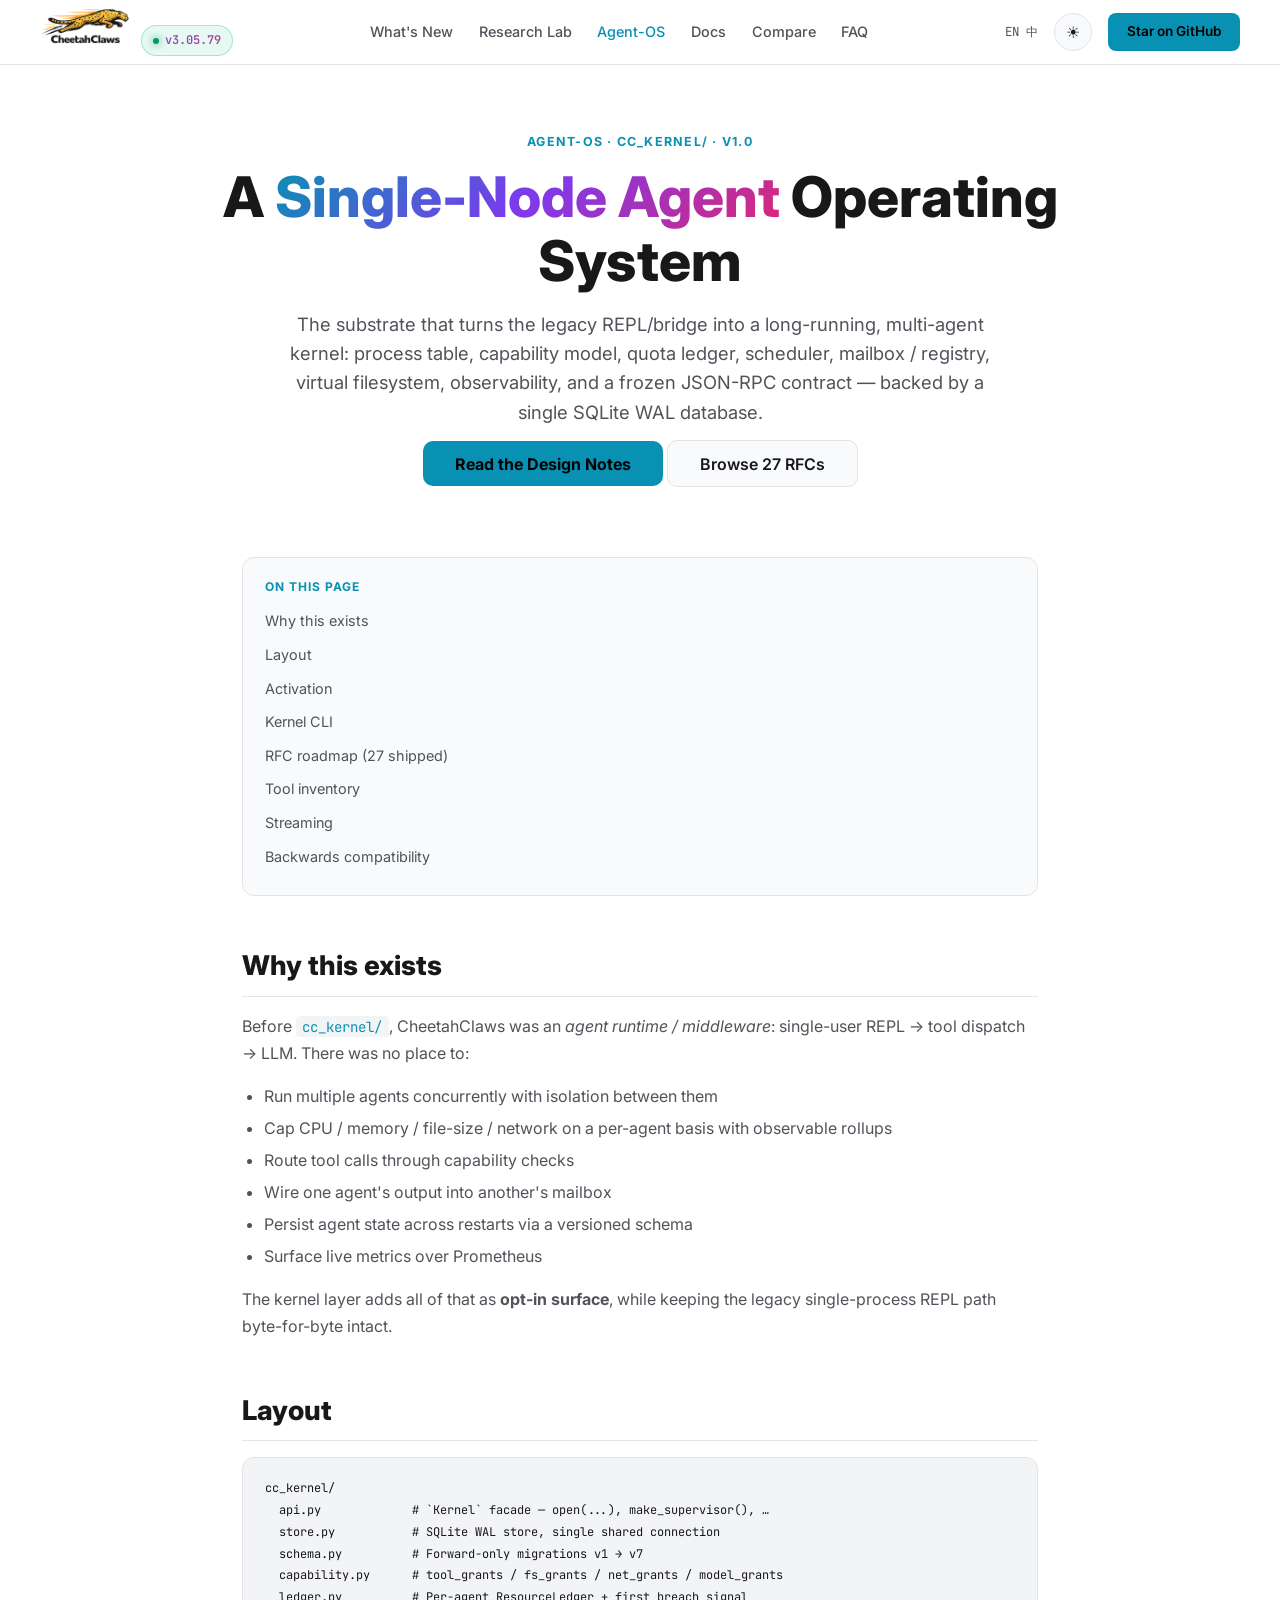
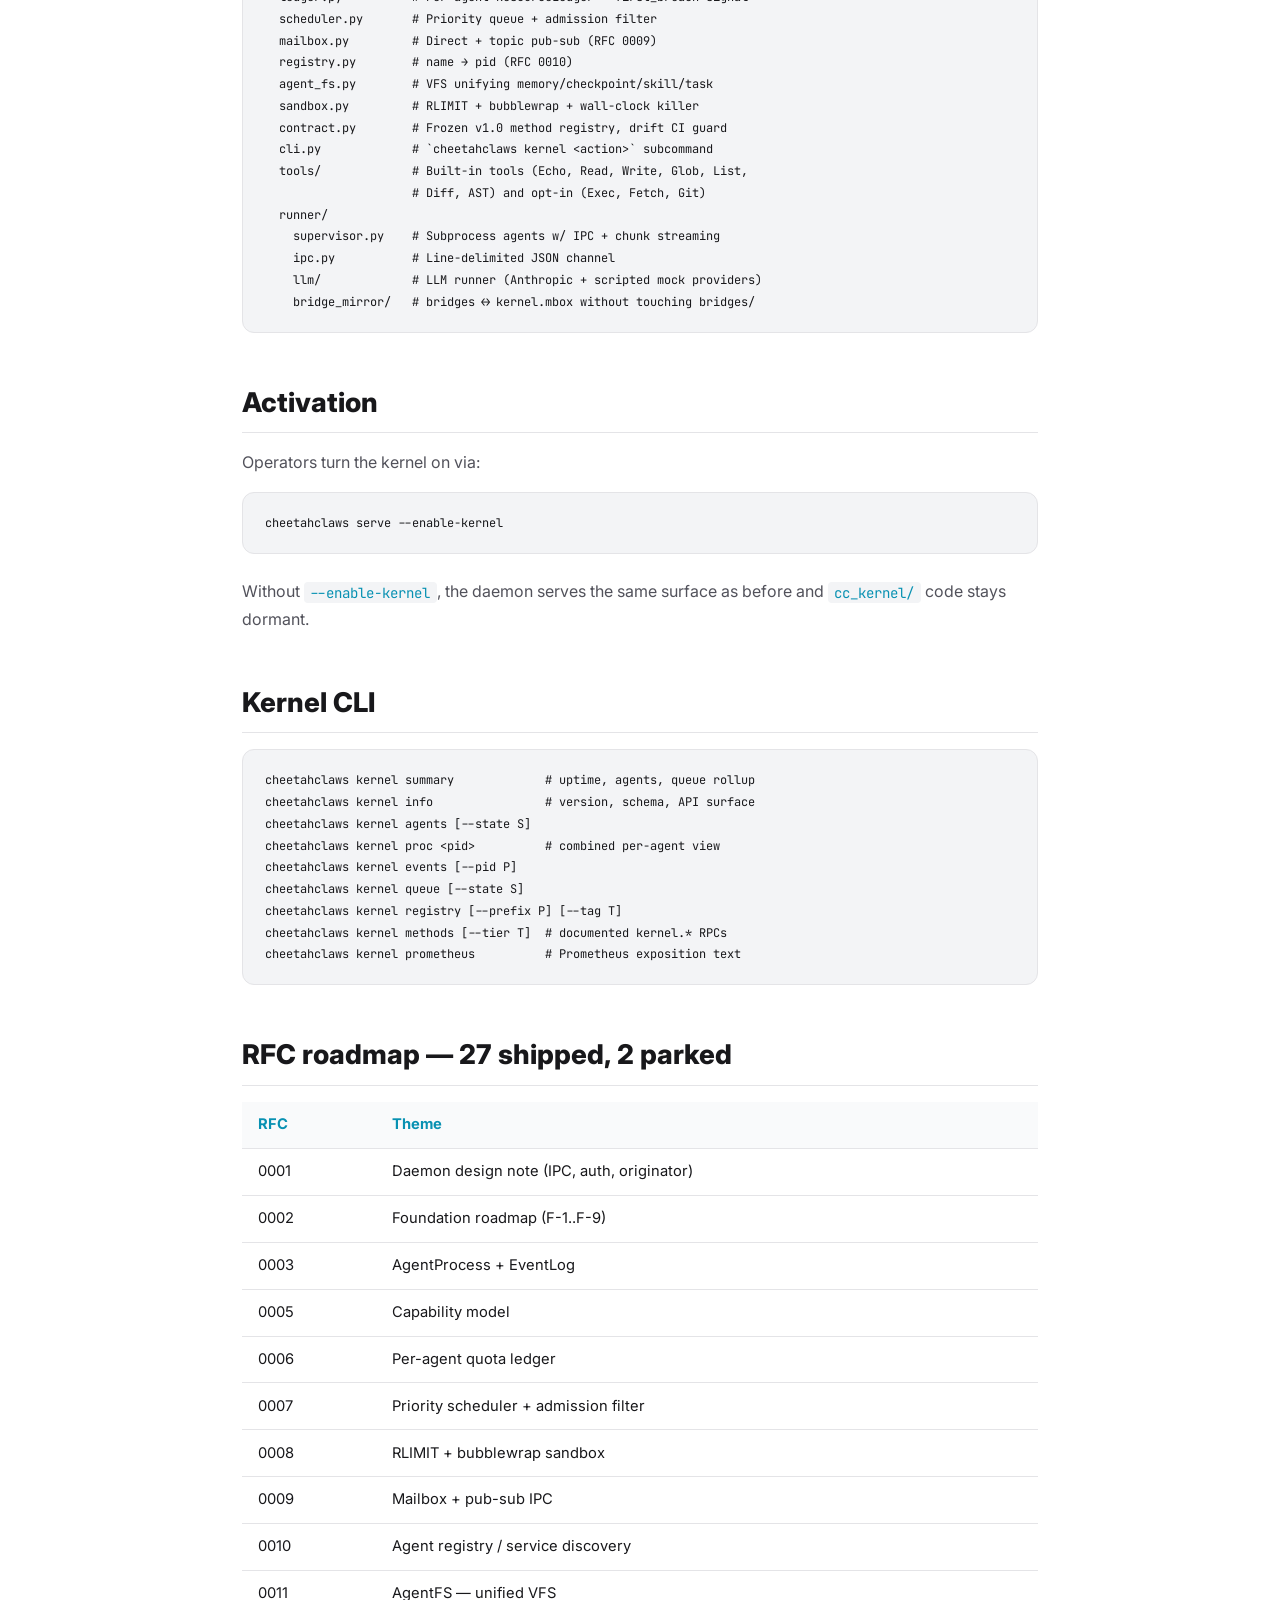
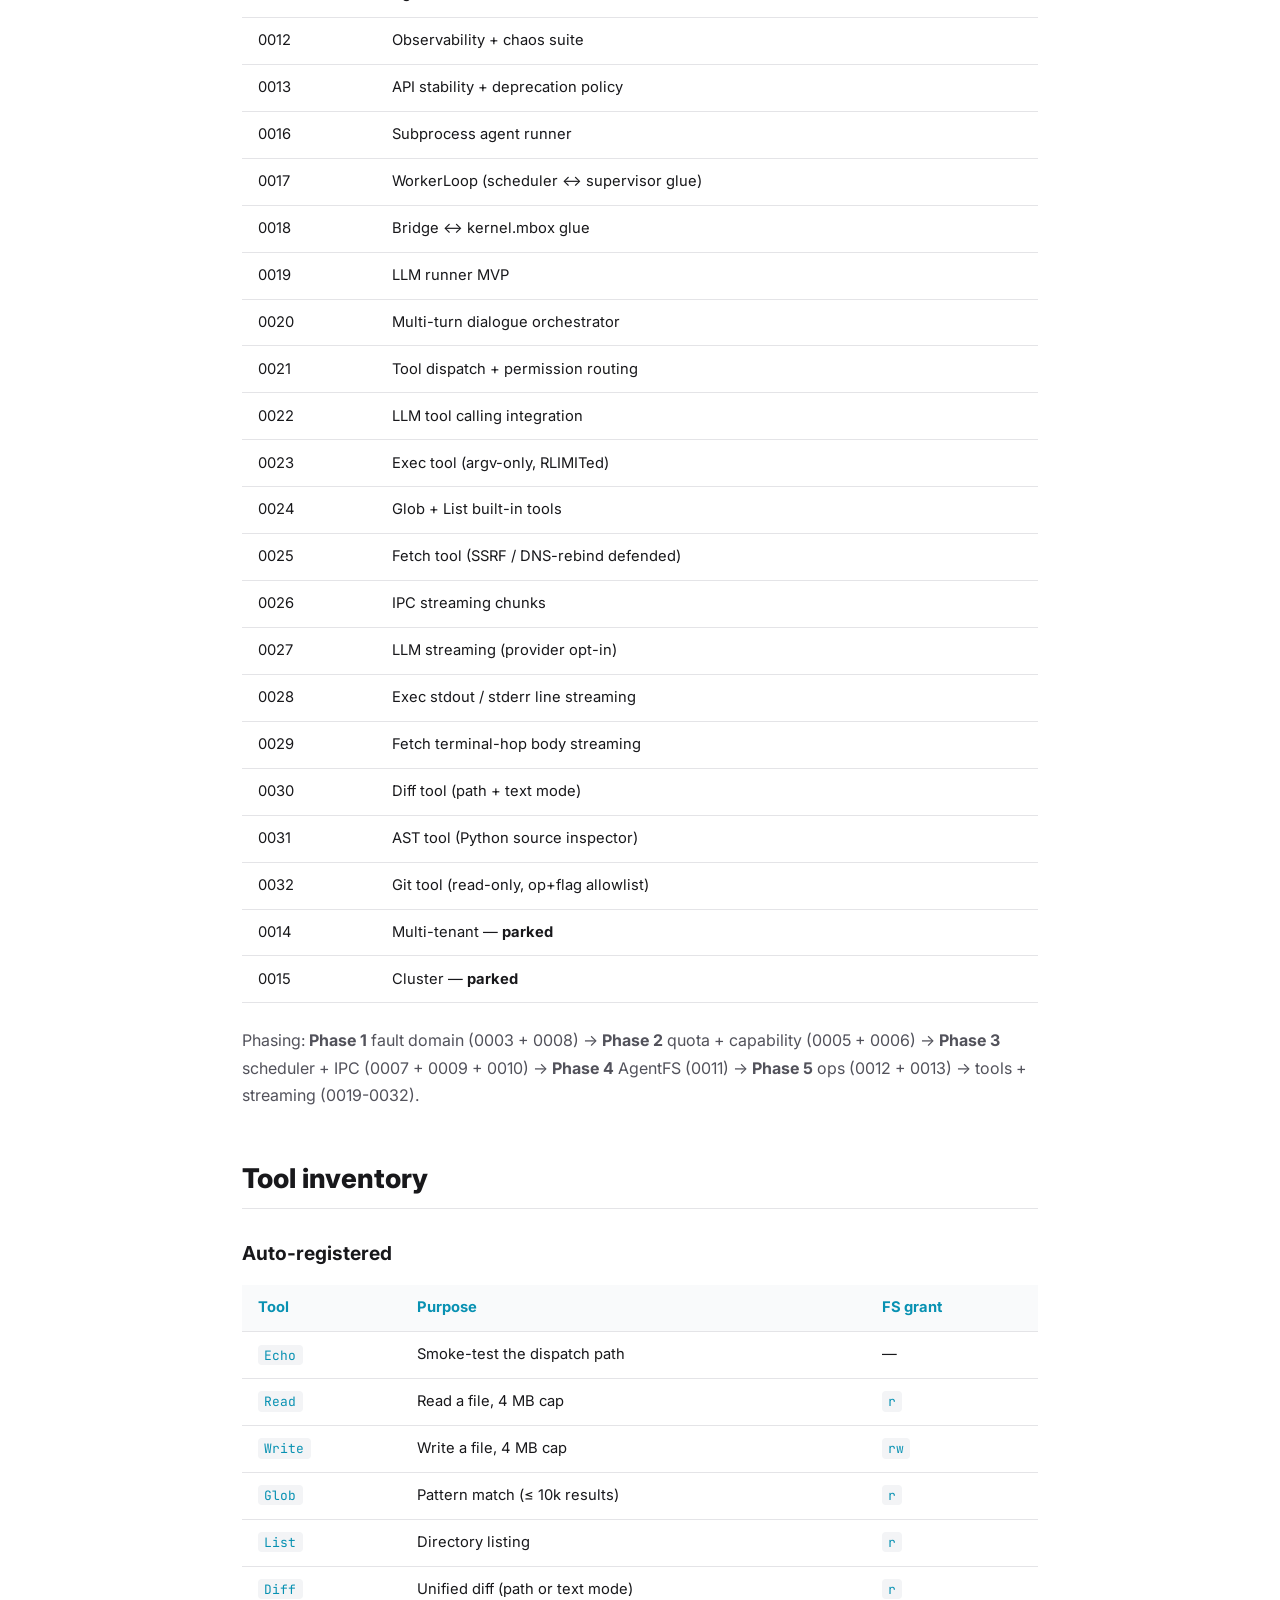
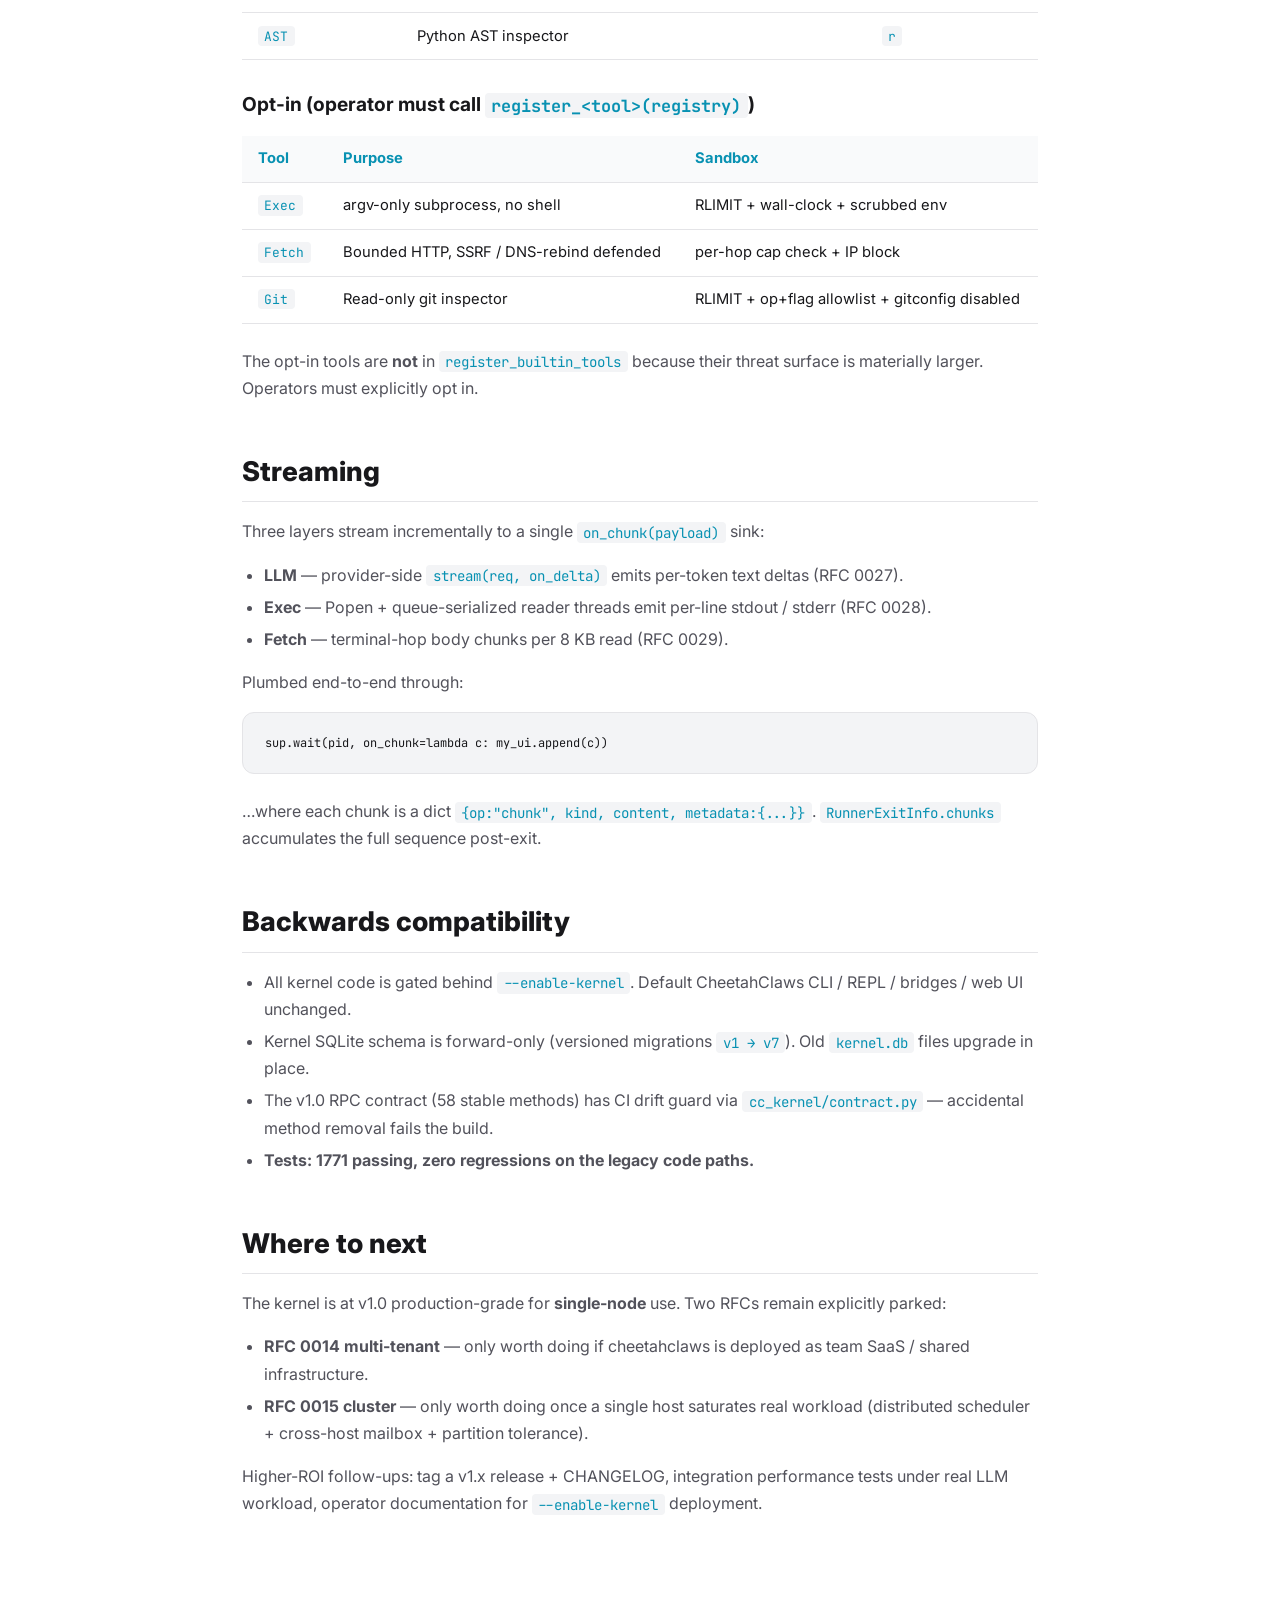
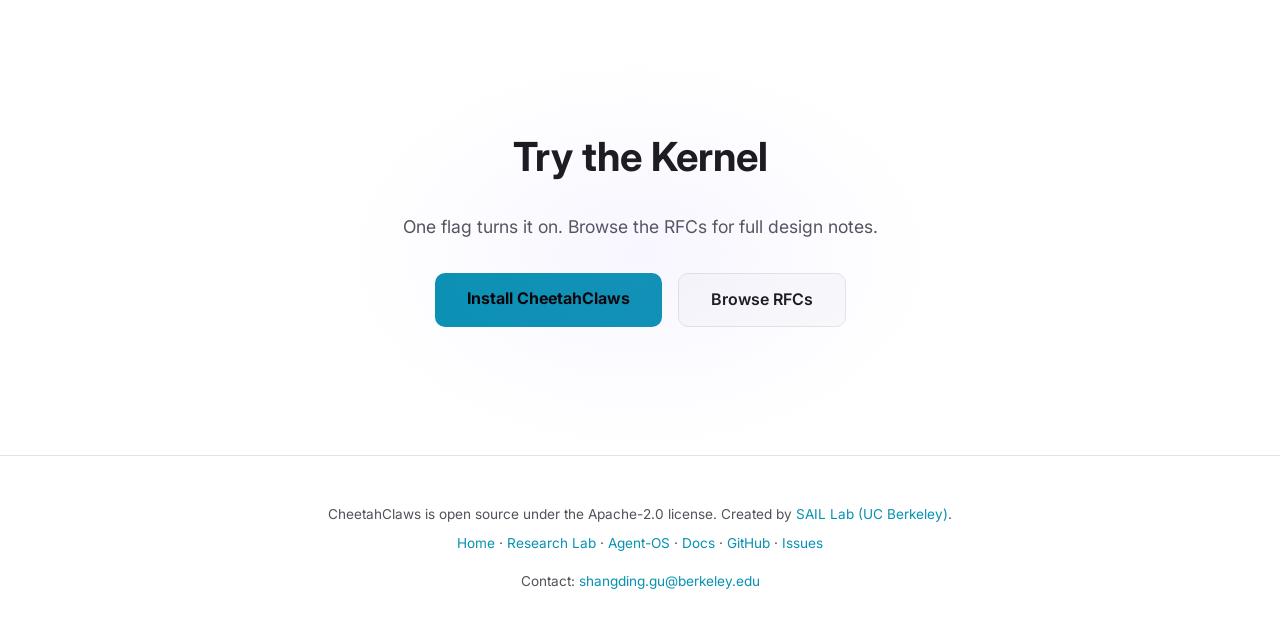
==== agent-os.html @ f1233d63 "Refresh site for v3.05.79: subpages, asciinema, SEO, polish - New sub-pages: research-lab.html, agen" ====
<!DOCTYPE html>
<html lang="en">
<head>
    <meta charset="UTF-8">
    <meta name="viewport" content="width=device-width, initial-scale=1.0">
    <title>Agent-OS Kernel (cc_kernel/) — Single-Node Agent Operating System · CheetahClaws</title>
    <meta name="description" content="Agent-OS kernel under cc_kernel/: process table, capability model, per-agent quota ledger, scheduler, mailbox / registry, AgentFS, observability, frozen v1.0 JSON-RPC contract — backed by SQLite WAL. 27 RFCs shipped, 1771 tests, zero regressions.">
    <meta name="theme-color" content="#0a0a0a" media="(prefers-color-scheme: dark)">
    <meta name="theme-color" content="#ffffff" media="(prefers-color-scheme: light)">
    <link rel="canonical" href="https://cheetahclaws.github.io/agent-os.html">

    <meta property="og:type" content="article">
    <meta property="og:title" content="CheetahClaws Agent-OS Kernel — cc_kernel/">
    <meta property="og:description" content="Single-node agent operating system: capability model, quota ledger, scheduler, mailbox, AgentFS, observability. 27 RFCs shipped, 1771 tests passing. Strictly additive — legacy REPL path unchanged.">
    <meta property="og:url" content="https://cheetahclaws.github.io/agent-os.html">
    <meta property="og:image" content="https://cheetahclaws.github.io/logo.png">
    <meta name="twitter:card" content="summary_large_image">

    <link rel="icon" type="image/png" href="favicon.png">
    <link rel="apple-touch-icon" href="apple-touch-icon.png">
    <link rel="preconnect" href="https://fonts.googleapis.com">
    <link rel="preconnect" href="https://fonts.gstatic.com" crossorigin>
    <link href="https://fonts.googleapis.com/css2?family=Inter:wght@400;500;600;700;800&family=JetBrains+Mono:wght@400;500&display=swap" rel="stylesheet">
    <link rel="stylesheet" href="assets/site.css">
</head>
<body>
<a href="#main" class="skip-link">Skip to content</a>

<nav>
    <div class="inner">
        <a href="index.html" class="logo" aria-label="CheetahClaws home">
            <img src="logo.png" alt="CheetahClaws" style="height:36px;">
            <span class="version-chip"><span class="dot"></span>v3.05.79</span>
        </a>
        <div class="links" id="nav-links">
            <a href="index.html#whats-new">What's New</a>
            <a href="research-lab.html">Research Lab</a>
            <a href="agent-os.html" class="active">Agent-OS</a>
            <a href="docs.html">Docs</a>
            <a href="index.html#compare">Compare</a>
            <a href="index.html#faq">FAQ</a>
        </div>
        <div class="nav-right">
            <span class="lang-switcher" aria-label="Language">
                <a href="https://github.com/SafeRL-Lab/cheetahclaws" target="_blank" rel="noopener" title="English">EN</a>
                <a href="https://github.com/SafeRL-Lab/cheetahclaws/blob/main/docs/i18n/README.CN.MD" target="_blank" rel="noopener" title="中文">中</a>
            </span>
            <button class="theme-toggle" id="theme-toggle" aria-label="Toggle light/dark theme" title="Toggle theme">
                <span class="icon-moon">&#9789;</span>
                <span class="icon-sun">&#9728;</span>
            </button>
            <a class="cta-btn" href="https://github.com/SafeRL-Lab/cheetahclaws">Star on GitHub</a>
            <button class="menu-toggle" id="menu-toggle" aria-label="Toggle navigation menu" aria-controls="nav-links" aria-expanded="false">&#9776;</button>
        </div>
    </div>
</nav>

<main id="main">

<div class="doc-hero">
    <span class="eyebrow">Agent-OS · cc_kernel/ · v1.0</span>
    <h1>A <span class="gradient">Single-Node Agent</span> Operating System</h1>
    <p class="lede">
        The substrate that turns the legacy REPL/bridge into a long-running, multi-agent kernel: process table, capability model, quota ledger, scheduler, mailbox / registry, virtual filesystem, observability, and a frozen JSON-RPC contract — backed by a single SQLite WAL database.
    </p>
    <div class="actions">
        <a class="btn-primary" href="https://github.com/SafeRL-Lab/cheetahclaws/blob/main/docs/agent-os.md" target="_blank" rel="noopener">Read the Design Notes</a>
        <a class="btn-secondary" href="https://github.com/SafeRL-Lab/cheetahclaws/tree/main/docs/RFC" target="_blank" rel="noopener">Browse 27 RFCs</a>
    </div>
</div>

<div class="doc-content">

<div class="toc-card">
    <h4>On this page</h4>
    <ul>
        <li><a href="#why">Why this exists</a></li>
        <li><a href="#layout">Layout</a></li>
        <li><a href="#activation">Activation</a></li>
        <li><a href="#cli">Kernel CLI</a></li>
        <li><a href="#rfcs">RFC roadmap (27 shipped)</a></li>
        <li><a href="#tools">Tool inventory</a></li>
        <li><a href="#streaming">Streaming</a></li>
        <li><a href="#bc">Backwards compatibility</a></li>
    </ul>
</div>

<h2 id="why">Why this exists</h2>
<p>
    Before <code>cc_kernel/</code>, CheetahClaws was an <em>agent runtime / middleware</em>: single-user REPL → tool dispatch → LLM. There was no place to:
</p>
<ul>
    <li>Run multiple agents concurrently with isolation between them</li>
    <li>Cap CPU / memory / file-size / network on a per-agent basis with observable rollups</li>
    <li>Route tool calls through capability checks</li>
    <li>Wire one agent's output into another's mailbox</li>
    <li>Persist agent state across restarts via a versioned schema</li>
    <li>Surface live metrics over Prometheus</li>
</ul>
<p>The kernel layer adds all of that as <strong>opt-in surface</strong>, while keeping the legacy single-process REPL path byte-for-byte intact.</p>

<h2 id="layout">Layout</h2>
<pre><code>cc_kernel/
  api.py             # `Kernel` facade — open(...), make_supervisor(), …
  store.py           # SQLite WAL store, single shared connection
  schema.py          # Forward-only migrations v1 → v7
  capability.py      # tool_grants / fs_grants / net_grants / model_grants
  ledger.py          # Per-agent ResourceLedger + first_breach signal
  scheduler.py       # Priority queue + admission filter
  mailbox.py         # Direct + topic pub-sub (RFC 0009)
  registry.py        # name → pid (RFC 0010)
  agent_fs.py        # VFS unifying memory/checkpoint/skill/task
  sandbox.py         # RLIMIT + bubblewrap + wall-clock killer
  contract.py        # Frozen v1.0 method registry, drift CI guard
  cli.py             # `cheetahclaws kernel &lt;action&gt;` subcommand
  tools/             # Built-in tools (Echo, Read, Write, Glob, List,
                     # Diff, AST) and opt-in (Exec, Fetch, Git)
  runner/
    supervisor.py    # Subprocess agents w/ IPC + chunk streaming
    ipc.py           # Line-delimited JSON channel
    llm/             # LLM runner (Anthropic + scripted mock providers)
    bridge_mirror/   # bridges ↔ kernel.mbox without touching bridges/</code></pre>

<h2 id="activation">Activation</h2>
<p>Operators turn the kernel on via:</p>
<pre><code>cheetahclaws serve --enable-kernel</code></pre>
<p>Without <code>--enable-kernel</code>, the daemon serves the same surface as before and <code>cc_kernel/</code> code stays dormant.</p>

<h2 id="cli">Kernel CLI</h2>
<pre><code>cheetahclaws kernel summary             # uptime, agents, queue rollup
cheetahclaws kernel info                # version, schema, API surface
cheetahclaws kernel agents [--state S]
cheetahclaws kernel proc &lt;pid&gt;          # combined per-agent view
cheetahclaws kernel events [--pid P]
cheetahclaws kernel queue [--state S]
cheetahclaws kernel registry [--prefix P] [--tag T]
cheetahclaws kernel methods [--tier T]  # documented kernel.* RPCs
cheetahclaws kernel prometheus          # Prometheus exposition text</code></pre>

<h2 id="rfcs">RFC roadmap — 27 shipped, 2 parked</h2>

<table>
    <thead><tr><th>RFC</th><th>Theme</th></tr></thead>
    <tbody>
        <tr><td>0001</td><td>Daemon design note (IPC, auth, originator)</td></tr>
        <tr><td>0002</td><td>Foundation roadmap (F-1..F-9)</td></tr>
        <tr><td>0003</td><td>AgentProcess + EventLog</td></tr>
        <tr><td>0005</td><td>Capability model</td></tr>
        <tr><td>0006</td><td>Per-agent quota ledger</td></tr>
        <tr><td>0007</td><td>Priority scheduler + admission filter</td></tr>
        <tr><td>0008</td><td>RLIMIT + bubblewrap sandbox</td></tr>
        <tr><td>0009</td><td>Mailbox + pub-sub IPC</td></tr>
        <tr><td>0010</td><td>Agent registry / service discovery</td></tr>
        <tr><td>0011</td><td>AgentFS — unified VFS</td></tr>
        <tr><td>0012</td><td>Observability + chaos suite</td></tr>
        <tr><td>0013</td><td>API stability + deprecation policy</td></tr>
        <tr><td>0016</td><td>Subprocess agent runner</td></tr>
        <tr><td>0017</td><td>WorkerLoop (scheduler ↔ supervisor glue)</td></tr>
        <tr><td>0018</td><td>Bridge ↔ kernel.mbox glue</td></tr>
        <tr><td>0019</td><td>LLM runner MVP</td></tr>
        <tr><td>0020</td><td>Multi-turn dialogue orchestrator</td></tr>
        <tr><td>0021</td><td>Tool dispatch + permission routing</td></tr>
        <tr><td>0022</td><td>LLM tool calling integration</td></tr>
        <tr><td>0023</td><td>Exec tool (argv-only, RLIMITed)</td></tr>
        <tr><td>0024</td><td>Glob + List built-in tools</td></tr>
        <tr><td>0025</td><td>Fetch tool (SSRF / DNS-rebind defended)</td></tr>
        <tr><td>0026</td><td>IPC streaming chunks</td></tr>
        <tr><td>0027</td><td>LLM streaming (provider opt-in)</td></tr>
        <tr><td>0028</td><td>Exec stdout / stderr line streaming</td></tr>
        <tr><td>0029</td><td>Fetch terminal-hop body streaming</td></tr>
        <tr><td>0030</td><td>Diff tool (path + text mode)</td></tr>
        <tr><td>0031</td><td>AST tool (Python source inspector)</td></tr>
        <tr><td>0032</td><td>Git tool (read-only, op+flag allowlist)</td></tr>
        <tr><td>0014</td><td>Multi-tenant — <strong>parked</strong></td></tr>
        <tr><td>0015</td><td>Cluster — <strong>parked</strong></td></tr>
    </tbody>
</table>

<p>Phasing: <strong>Phase 1</strong> fault domain (0003 + 0008) → <strong>Phase 2</strong> quota + capability (0005 + 0006) → <strong>Phase 3</strong> scheduler + IPC (0007 + 0009 + 0010) → <strong>Phase 4</strong> AgentFS (0011) → <strong>Phase 5</strong> ops (0012 + 0013) → tools + streaming (0019-0032).</p>

<h2 id="tools">Tool inventory</h2>

<h3>Auto-registered</h3>
<table>
    <thead><tr><th>Tool</th><th>Purpose</th><th>FS grant</th></tr></thead>
    <tbody>
        <tr><td><code>Echo</code></td><td>Smoke-test the dispatch path</td><td>—</td></tr>
        <tr><td><code>Read</code></td><td>Read a file, 4 MB cap</td><td><code>r</code></td></tr>
        <tr><td><code>Write</code></td><td>Write a file, 4 MB cap</td><td><code>rw</code></td></tr>
        <tr><td><code>Glob</code></td><td>Pattern match (≤ 10k results)</td><td><code>r</code></td></tr>
        <tr><td><code>List</code></td><td>Directory listing</td><td><code>r</code></td></tr>
        <tr><td><code>Diff</code></td><td>Unified diff (path or text mode)</td><td><code>r</code></td></tr>
        <tr><td><code>AST</code></td><td>Python AST inspector</td><td><code>r</code></td></tr>
    </tbody>
</table>

<h3>Opt-in (operator must call <code>register_&lt;tool&gt;(registry)</code>)</h3>
<table>
    <thead><tr><th>Tool</th><th>Purpose</th><th>Sandbox</th></tr></thead>
    <tbody>
        <tr><td><code>Exec</code></td><td>argv-only subprocess, no shell</td><td>RLIMIT + wall-clock + scrubbed env</td></tr>
        <tr><td><code>Fetch</code></td><td>Bounded HTTP, SSRF / DNS-rebind defended</td><td>per-hop cap check + IP block</td></tr>
        <tr><td><code>Git</code></td><td>Read-only git inspector</td><td>RLIMIT + op+flag allowlist + gitconfig disabled</td></tr>
    </tbody>
</table>
<p>The opt-in tools are <strong>not</strong> in <code>register_builtin_tools</code> because their threat surface is materially larger. Operators must explicitly opt in.</p>

<h2 id="streaming">Streaming</h2>
<p>Three layers stream incrementally to a single <code>on_chunk(payload)</code> sink:</p>
<ul>
    <li><strong>LLM</strong> — provider-side <code>stream(req, on_delta)</code> emits per-token text deltas (RFC 0027).</li>
    <li><strong>Exec</strong> — Popen + queue-serialized reader threads emit per-line stdout / stderr (RFC 0028).</li>
    <li><strong>Fetch</strong> — terminal-hop body chunks per 8 KB read (RFC 0029).</li>
</ul>
<p>Plumbed end-to-end through:</p>
<pre><code>sup.wait(pid, on_chunk=lambda c: my_ui.append(c))</code></pre>
<p>…where each chunk is a dict <code>{op:"chunk", kind, content, metadata:{...}}</code>. <code>RunnerExitInfo.chunks</code> accumulates the full sequence post-exit.</p>

<h2 id="bc">Backwards compatibility</h2>
<ul>
    <li>All kernel code is gated behind <code>--enable-kernel</code>. Default CheetahClaws CLI / REPL / bridges / web UI unchanged.</li>
    <li>Kernel SQLite schema is forward-only (versioned migrations <code>v1 → v7</code>). Old <code>kernel.db</code> files upgrade in place.</li>
    <li>The v1.0 RPC contract (58 stable methods) has CI drift guard via <code>cc_kernel/contract.py</code> — accidental method removal fails the build.</li>
    <li><strong>Tests: 1771 passing, zero regressions on the legacy code paths.</strong></li>
</ul>

<h2 id="next">Where to next</h2>
<p>The kernel is at v1.0 production-grade for <strong>single-node</strong> use. Two RFCs remain explicitly parked:</p>
<ul>
    <li><strong>RFC 0014 multi-tenant</strong> — only worth doing if cheetahclaws is deployed as team SaaS / shared infrastructure.</li>
    <li><strong>RFC 0015 cluster</strong> — only worth doing once a single host saturates real workload (distributed scheduler + cross-host mailbox + partition tolerance).</li>
</ul>
<p>Higher-ROI follow-ups: tag a v1.x release + CHANGELOG, integration performance tests under real LLM workload, operator documentation for <code>--enable-kernel</code> deployment.</p>

</div><!-- /doc-content -->

<div class="cta-section">
    <h2>Try the Kernel</h2>
    <p>One flag turns it on. Browse the RFCs for full design notes.</p>
    <div class="actions" style="display:flex;gap:1rem;justify-content:center;flex-wrap:wrap;">
        <a class="btn-primary" href="index.html#whats-new">Install CheetahClaws</a>
        <a class="btn-secondary" href="https://github.com/SafeRL-Lab/cheetahclaws/tree/main/docs/RFC" target="_blank" rel="noopener">Browse RFCs</a>
    </div>
</div>

</main>

<footer>
    <p>
        CheetahClaws is open source under the Apache-2.0 license.
        Created by <a href="https://github.com/SafeRL-Lab">SAIL Lab (UC Berkeley)</a>.
    </p>
    <p style="margin-top:0.5rem;">
        <a href="index.html">Home</a> &middot;
        <a href="research-lab.html">Research Lab</a> &middot;
        <a href="agent-os.html">Agent-OS</a> &middot;
        <a href="docs.html">Docs</a> &middot;
        <a href="https://github.com/SafeRL-Lab/cheetahclaws">GitHub</a> &middot;
        <a href="https://github.com/SafeRL-Lab/cheetahclaws/issues">Issues</a>
    </p>
    <p style="margin-top:1rem;">
        Contact: <a href="mailto:shangding.gu@berkeley.edu">shangding.gu@berkeley.edu</a>
    </p>
</footer>

<script src="assets/site.js"></script>
</body>
</html>
---- assets/site.css ----
:root {
    --bg: #0a0a0a;
    --bg-card: #111111;
    --bg-code: #1a1a2e;
    --bg-nav: rgba(10,10,10,0.85);
    --text: #e4e4e7;
    --text-dim: #a1a1aa;
    --accent: #22d3ee;
    --accent2: #a78bfa;
    --accent3: #34d399;
    --border: #27272a;
    --shadow-strong: 0 20px 60px rgba(0,0,0,0.5);
    --shadow-soft: 0 8px 30px rgba(34,211,238,0.3);
    --check: #34d399;
    --cross: #f87171;
    --gradient: linear-gradient(135deg, #22d3ee 0%, #a78bfa 50%, #f472b6 100%);
}

[data-theme="light"] {
    --bg: #ffffff;
    --bg-card: #f9fafb;
    --bg-code: #f3f4f6;
    --bg-nav: rgba(255,255,255,0.85);
    --text: #18181b;
    --text-dim: #52525b;
    --accent: #0891b2;
    --accent2: #7c3aed;
    --accent3: #059669;
    --border: #e4e4e7;
    --shadow-strong: 0 20px 60px rgba(0,0,0,0.08);
    --shadow-soft: 0 8px 30px rgba(8,145,178,0.18);
    --check: #059669;
    --cross: #dc2626;
    --gradient: linear-gradient(135deg, #0891b2 0%, #7c3aed 50%, #db2777 100%);
}

* { margin: 0; padding: 0; box-sizing: border-box; }

body {
    font-family: 'Inter', -apple-system, sans-serif;
    background: var(--bg);
    color: var(--text);
    line-height: 1.6;
    overflow-x: hidden;
    transition: background 0.25s ease, color 0.25s ease;
}

/* ── Nav ─────────────────────────────────── */
nav {
    position: fixed;
    top: 0;
    width: 100%;
    z-index: 100;
    background: var(--bg-nav);
    backdrop-filter: blur(12px);
    border-bottom: 1px solid var(--border);
    padding: 0 2rem;
    transition: background 0.25s ease, border-color 0.25s ease;
}
nav .nav-right {
    display: flex;
    align-items: center;
    gap: 1rem;
}
.theme-toggle {
    background: var(--bg-card);
    border: 1px solid var(--border);
    color: var(--text);
    width: 38px;
    height: 38px;
    border-radius: 50%;
    cursor: pointer;
    display: inline-flex;
    align-items: center;
    justify-content: center;
    font-size: 1rem;
    transition: border-color 0.2s, transform 0.2s, background 0.25s, color 0.25s;
}
.theme-toggle:hover {
    border-color: var(--accent);
    transform: rotate(15deg);
}
.theme-toggle .icon-sun { display: none; }
[data-theme="light"] .theme-toggle .icon-sun { display: inline; }
[data-theme="light"] .theme-toggle .icon-moon { display: none; }
nav .inner {
    max-width: 1200px;
    margin: 0 auto;
    display: flex;
    align-items: center;
    justify-content: space-between;
    height: 64px;
}
nav .logo {
    font-weight: 800;
    font-size: 1.2rem;
    background: var(--gradient);
    -webkit-background-clip: text;
    -webkit-text-fill-color: transparent;
}
nav .links { display: flex; gap: 1.6rem; }
nav .links a {
    color: var(--text-dim);
    text-decoration: none;
    font-size: 0.9rem;
    font-weight: 500;
    transition: color 0.2s;
}
nav .links a:hover { color: var(--accent); }
nav .cta-btn {
    background: var(--accent);
    color: #000;
    padding: 0.5rem 1.2rem;
    border-radius: 8px;
    font-weight: 600;
    font-size: 0.85rem;
    text-decoration: none;
    transition: opacity 0.2s;
}
nav .cta-btn:hover { opacity: 0.85; }

/* ── Hero ────────────────────────────────── */
.hero {
    padding: 10rem 2rem 6rem;
    text-align: center;
    position: relative;
}
.hero::before {
    content: '';
    position: absolute;
    top: 0;
    left: 50%;
    transform: translateX(-50%);
    width: 800px;
    height: 600px;
    background: radial-gradient(ellipse, rgba(34,211,238,0.08) 0%, transparent 70%);
    pointer-events: none;
}
.hero .badge {
    display: inline-block;
    background: rgba(34,211,238,0.1);
    border: 1px solid rgba(34,211,238,0.3);
    color: var(--accent);
    padding: 0.4rem 1rem;
    border-radius: 999px;
    font-size: 0.8rem;
    font-weight: 600;
    margin-bottom: 1.5rem;
}
.hero h1 {
    font-size: clamp(2.5rem, 6vw, 4.5rem);
    font-weight: 800;
    line-height: 1.1;
    margin-bottom: 1.5rem;
    max-width: 800px;
    margin-left: auto;
    margin-right: auto;
}
.hero h1 .gradient {
    background: var(--gradient);
    -webkit-background-clip: text;
    -webkit-text-fill-color: transparent;
}
.hero p {
    font-size: 1.2rem;
    color: var(--text-dim);
    max-width: 600px;
    margin: 0 auto 2.5rem;
}
.hero .actions {
    display: flex;
    gap: 1rem;
    justify-content: center;
    flex-wrap: wrap;
}
.btn-primary {
    background: var(--accent);
    color: #000;
    padding: 0.8rem 2rem;
    border-radius: 10px;
    font-weight: 700;
    font-size: 1rem;
    text-decoration: none;
    transition: transform 0.2s, box-shadow 0.2s;
}
.btn-primary:hover {
    transform: translateY(-2px);
    box-shadow: var(--shadow-soft);
}
.btn-secondary {
    background: var(--bg-card);
    color: var(--text);
    padding: 0.8rem 2rem;
    border-radius: 10px;
    font-weight: 600;
    font-size: 1rem;
    text-decoration: none;
    border: 1px solid var(--border);
    transition: border-color 0.2s;
}
.btn-secondary:hover { border-color: var(--accent); }

/* ── Install bar ─────────────────────────── */
.install-bar {
    max-width: 600px;
    margin: 2.5rem auto 0;
    background: var(--bg-code);
    border: 1px solid var(--border);
    border-radius: 12px;
    padding: 1rem 1.5rem;
    display: flex;
    align-items: center;
    justify-content: space-between;
    gap: 1rem;
}
.install-bar code {
    font-family: 'JetBrains Mono', monospace;
    font-size: 0.85rem;
    color: var(--accent3);
}
.install-bar button {
    background: none;
    border: 1px solid var(--border);
    color: var(--text-dim);
    padding: 0.4rem 0.8rem;
    border-radius: 6px;
    cursor: pointer;
    font-size: 0.8rem;
    transition: all 0.2s;
}
.install-bar button:hover {
    border-color: var(--accent);
    color: var(--accent);
}

/* ── Demo ────────────────────────────────── */
.demo {
    max-width: 900px;
    margin: 4rem auto;
    padding: 0 2rem;
}
.demo img, .demo video {
    width: 100%;
    border-radius: 16px;
    border: 1px solid var(--border);
    box-shadow: var(--shadow-strong);
}

/* ── Section ─────────────────────────────── */
section {
    max-width: 1200px;
    margin: 0 auto;
    padding: 6rem 2rem;
}
section h2 {
    font-size: 2.2rem;
    font-weight: 800;
    text-align: center;
    margin-bottom: 1rem;
}
section .subtitle {
    text-align: center;
    color: var(--text-dim);
    font-size: 1.1rem;
    max-width: 600px;
    margin: 0 auto 3rem;
}

/* ── Feature grid ────────────────────────── */
.features-grid {
    display: grid;
    grid-template-columns: repeat(auto-fit, minmax(320px, 1fr));
    gap: 1.5rem;
}
.feature-card {
    background: var(--bg-card);
    border: 1px solid var(--border);
    border-radius: 16px;
    padding: 2rem;
    transition: border-color 0.3s, transform 0.3s;
}
.feature-card:hover {
    border-color: var(--accent);
    transform: translateY(-4px);
}
.feature-card .icon {
    font-size: 2rem;
    margin-bottom: 1rem;
}
.feature-card h3 {
    font-size: 1.15rem;
    font-weight: 700;
    margin-bottom: 0.5rem;
}
.feature-card p {
    color: var(--text-dim);
    font-size: 0.9rem;
}

/* ── Providers ───────────────────────────── */
.providers {
    display: flex;
    flex-wrap: wrap;
    gap: 1rem;
    justify-content: center;
    margin-top: 2rem;
}
.provider-chip {
    background: var(--bg-card);
    border: 1px solid var(--border);
    border-radius: 999px;
    padding: 0.5rem 1.2rem;
    font-size: 0.9rem;
    font-weight: 500;
    color: var(--text-dim);
    transition: border-color 0.2s;
}
.provider-chip:hover { border-color: var(--accent2); color: var(--text); }

/* ── Code example ────────────────────────── */
.code-section {
    display: grid;
    grid-template-columns: 1fr 1fr;
    gap: 2rem;
    align-items: start;
}
.code-block {
    background: var(--bg-code);
    border: 1px solid var(--border);
    border-radius: 12px;
    padding: 1.5rem;
    overflow-x: auto;
}
.code-block .label {
    font-size: 0.75rem;
    font-weight: 600;
    color: var(--accent);
    text-transform: uppercase;
    letter-spacing: 0.1em;
    margin-bottom: 0.8rem;
}
.code-block pre {
    font-family: 'JetBrains Mono', monospace;
    font-size: 0.8rem;
    line-height: 1.7;
    color: var(--text);
}
.code-block .comment { color: #6b7280; }
.code-block .cmd { color: var(--accent3); }
.code-block .output { color: var(--text-dim); }
.code-block .highlight { color: var(--accent); }

.code-desc {
    padding-top: 1rem;
}
.code-desc h3 {
    font-size: 1.4rem;
    font-weight: 700;
    margin-bottom: 1rem;
}
.code-desc p {
    color: var(--text-dim);
    margin-bottom: 1rem;
}
.code-desc ul {
    list-style: none;
    padding: 0;
}
.code-desc ul li {
    padding: 0.5rem 0;
    color: var(--text-dim);
    font-size: 0.9rem;
}
.code-desc ul li::before {
    content: '>';
    color: var(--accent);
    font-weight: 700;
    margin-right: 0.5rem;
}

/* ── Stats ───────────────────────────────── */
.stats {
    display: grid;
    grid-template-columns: repeat(4, 1fr);
    gap: 2rem;
    text-align: center;
    padding: 4rem 0;
    border-top: 1px solid var(--border);
    border-bottom: 1px solid var(--border);
}
.stat-num {
    font-size: 2.5rem;
    font-weight: 800;
    background: var(--gradient);
    -webkit-background-clip: text;
    -webkit-text-fill-color: transparent;
}
.stat-label {
    font-size: 0.9rem;
    color: var(--text-dim);
    margin-top: 0.3rem;
}

/* ── CTA ─────────────────────────────────── */
.cta-section {
    text-align: center;
    padding: 8rem 2rem;
    position: relative;
}
.cta-section::before {
    content: '';
    position: absolute;
    bottom: 0;
    left: 50%;
    transform: translateX(-50%);
    width: 600px;
    height: 400px;
    background: radial-gradient(ellipse, rgba(167,139,250,0.08) 0%, transparent 70%);
    pointer-events: none;
}
.cta-section h2 {
    font-size: 2.5rem;
    margin-bottom: 1.5rem;
}
.cta-section p {
    color: var(--text-dim);
    font-size: 1.1rem;
    margin-bottom: 2rem;
}

/* ── Footer ──────────────────────────────── */
footer {
    border-top: 1px solid var(--border);
    padding: 3rem 2rem;
    text-align: center;
    color: var(--text-dim);
    font-size: 0.85rem;
}
footer a { color: var(--accent); text-decoration: none; }
footer a:hover { text-decoration: underline; }

/* ── Lightbox overlay ─────────────────────── */
.lightbox {
    display: none;
    position: fixed;
    top: 0; left: 0;
    width: 100%; height: 100%;
    background: rgba(0,0,0,0.9);
    z-index: 999;
    cursor: zoom-out;
    justify-content: center;
    align-items: center;
}
.lightbox.active { display: flex; }
.lightbox img {
    max-width: 92%;
    max-height: 92%;
    border-radius: 12px;
    box-shadow: 0 0 60px rgba(34,211,238,0.2);
}
.lightbox .close-btn {
    position: absolute;
    top: 1.5rem; right: 2rem;
    color: #fff;
    font-size: 2rem;
    cursor: pointer;
    opacity: 0.7;
    transition: opacity 0.2s;
}
.lightbox .close-btn:hover { opacity: 1; }

/* Demo images zoomable */
.feature-card img, .demo img {
    cursor: zoom-in;
    transition: transform 0.2s, box-shadow 0.2s;
}
.feature-card img:hover, .demo img:hover {
    transform: scale(1.03);
    box-shadow: 0 8px 30px rgba(34,211,238,0.15);
}

/* ── Comparison ──────────────────────────── */
.compare-wrap {
    overflow-x: auto;
    border: 1px solid var(--border);
    border-radius: 16px;
    background: var(--bg-card);
}
table.compare {
    width: 100%;
    border-collapse: collapse;
    font-size: 0.92rem;
    min-width: 720px;
}
table.compare th,
table.compare td {
    padding: 1rem 1.25rem;
    text-align: left;
    border-bottom: 1px solid var(--border);
    vertical-align: top;
}
table.compare thead th {
    font-size: 0.85rem;
    font-weight: 700;
    color: var(--text-dim);
    text-transform: uppercase;
    letter-spacing: 0.06em;
    background: var(--bg-code);
}
table.compare thead th.highlight-col {
    color: var(--accent);
}
table.compare tbody th {
    font-weight: 600;
    color: var(--text);
    width: 22%;
}
table.compare td {
    color: var(--text-dim);
}
table.compare td.highlight-col {
    color: var(--text);
    background: rgba(34,211,238,0.04);
}
[data-theme="light"] table.compare td.highlight-col {
    background: rgba(8,145,178,0.06);
}
table.compare tr:last-child th,
table.compare tr:last-child td { border-bottom: none; }
.check { color: var(--check); font-weight: 700; }
.cross { color: var(--cross); font-weight: 700; }

.compare-cards {
    display: grid;
    grid-template-columns: repeat(3, 1fr);
    gap: 1.5rem;
    margin-top: 2.5rem;
}
.compare-card {
    background: var(--bg-card);
    border: 1px solid var(--border);
    border-radius: 16px;
    padding: 1.75rem;
}
.compare-card.featured {
    border-color: var(--accent);
    box-shadow: 0 0 0 1px var(--accent);
}
.compare-card h3 {
    font-size: 1.1rem;
    font-weight: 700;
    margin-bottom: 0.4rem;
}
.compare-card .tag {
    display: inline-block;
    font-size: 0.7rem;
    font-weight: 700;
    text-transform: uppercase;
    letter-spacing: 0.08em;
    color: var(--accent);
    margin-bottom: 0.8rem;
}
.compare-card p {
    color: var(--text-dim);
    font-size: 0.9rem;
    margin-bottom: 1rem;
}
.compare-card ul { list-style: none; padding: 0; }
.compare-card ul li {
    padding: 0.35rem 0;
    font-size: 0.85rem;
    color: var(--text-dim);
}
.compare-card ul li::before {
    content: '✓';
    color: var(--check);
    font-weight: 700;
    margin-right: 0.5rem;
}
.compare-card ul li.no::before {
    content: '✗';
    color: var(--cross);
}

/* ── Skip-link (a11y) ────────────────────── */
.skip-link {
    position: absolute;
    left: -9999px;
    top: 0;
    background: var(--accent);
    color: #000;
    padding: 0.5rem 1rem;
    border-radius: 0 0 6px 0;
    font-weight: 700;
    z-index: 200;
}
.skip-link:focus { left: 0; }

/* ── Version chip ────────────────────────── */
.version-chip {
    display: inline-flex;
    align-items: center;
    gap: 0.4rem;
    padding: 0.3rem 0.7rem;
    background: rgba(52,211,153,0.12);
    border: 1px solid rgba(52,211,153,0.4);
    color: var(--accent3);
    border-radius: 999px;
    font-size: 0.75rem;
    font-weight: 600;
    font-family: 'JetBrains Mono', monospace;
    margin-left: 0.5rem;
}
.version-chip .dot {
    width: 6px;
    height: 6px;
    border-radius: 50%;
    background: var(--accent3);
    box-shadow: 0 0 8px var(--accent3);
    animation: pulse 2s infinite;
}
@keyframes pulse {
    0%, 100% { opacity: 1; }
    50% { opacity: 0.4; }
}

/* ── Badge row (hero) ────────────────────── */
.hero-badges {
    display: flex;
    justify-content: center;
    flex-wrap: wrap;
    gap: 0.5rem;
    margin: 1.25rem 0 0.5rem;
}
.hero-badges img { height: 22px; }

/* ── "What's New" banner ─────────────────── */
.whats-new {
    max-width: 1100px;
    margin: 2rem auto 0;
    padding: 1.1rem 1.5rem;
    border-radius: 14px;
    background: linear-gradient(135deg, rgba(34,211,238,0.10), rgba(167,139,250,0.10));
    border: 1px solid var(--border);
    display: flex;
    gap: 1rem;
    align-items: center;
    flex-wrap: wrap;
}
[data-theme="light"] .whats-new {
    background: linear-gradient(135deg, rgba(8,145,178,0.07), rgba(124,58,237,0.07));
}
.whats-new .tag {
    background: var(--gradient);
    color: #fff;
    font-size: 0.7rem;
    font-weight: 800;
    letter-spacing: 0.06em;
    padding: 0.3rem 0.6rem;
    border-radius: 6px;
    white-space: nowrap;
}
.whats-new .text { flex: 1; min-width: 260px; color: var(--text); font-size: 0.92rem; }
.whats-new a {
    color: var(--accent);
    text-decoration: none;
    font-weight: 600;
    white-space: nowrap;
}
.whats-new a:hover { text-decoration: underline; }

/* ── Install tabs ────────────────────────── */
.install-tabs {
    display: flex;
    gap: 0.5rem;
    justify-content: center;
    margin-top: 1rem;
    flex-wrap: wrap;
}
.install-tab {
    background: transparent;
    border: 1px solid var(--border);
    color: var(--text-dim);
    padding: 0.4rem 0.9rem;
    border-radius: 8px;
    font-size: 0.8rem;
    font-weight: 600;
    font-family: inherit;
    cursor: pointer;
    transition: all 0.18s;
}
.install-tab:hover { color: var(--text); border-color: var(--accent); }
.install-tab.active {
    background: var(--accent);
    color: #000;
    border-color: var(--accent);
}

/* ── Mobile menu ─────────────────────────── */
.menu-toggle {
    display: none;
    background: var(--bg-card);
    border: 1px solid var(--border);
    color: var(--text);
    width: 38px;
    height: 38px;
    border-radius: 8px;
    cursor: pointer;
    font-size: 1.1rem;
    align-items: center;
    justify-content: center;
}
.menu-toggle:hover { border-color: var(--accent); }

/* ── Language switcher ───────────────────── */
.lang-switcher {
    display: inline-flex;
    gap: 0.4rem;
    font-size: 0.78rem;
    color: var(--text-dim);
    font-family: 'JetBrains Mono', monospace;
}
.lang-switcher a {
    color: var(--text-dim);
    text-decoration: none;
    transition: color 0.18s;
}
.lang-switcher a:hover { color: var(--accent); }

/* ── Demo category tabs ──────────────────── */
.demo-tabs {
    display: flex;
    gap: 0.5rem;
    justify-content: center;
    flex-wrap: wrap;
    margin: 1.5rem 0 2.5rem;
}
.demo-tab {
    background: var(--bg-card);
    border: 1px solid var(--border);
    color: var(--text-dim);
    padding: 0.55rem 1.1rem;
    border-radius: 999px;
    font-size: 0.85rem;
    font-weight: 600;
    font-family: inherit;
    cursor: pointer;
    transition: all 0.18s;
    display: inline-flex;
    align-items: center;
    gap: 0.45rem;
}
.demo-tab:hover { color: var(--text); border-color: var(--accent); }
.demo-tab.active {
    background: var(--accent);
    color: #000;
    border-color: var(--accent);
}
.demo-tab .count {
    background: rgba(0,0,0,0.18);
    border-radius: 999px;
    padding: 0.05rem 0.5rem;
    font-size: 0.7rem;
    font-weight: 700;
}
.demo-tab:not(.active) .count {
    background: var(--bg-code);
    color: var(--text-dim);
}
.demo-card { transition: opacity 0.25s, transform 0.25s; }
.demo-card.hidden { display: none; }

/* ── Persona cards ───────────────────────── */
.personas-grid {
    display: grid;
    grid-template-columns: repeat(4, 1fr);
    gap: 1.25rem;
    margin-top: 2rem;
}
@media (max-width: 1024px) { .personas-grid { grid-template-columns: repeat(2, 1fr); } }
@media (max-width: 600px)  { .personas-grid { grid-template-columns: 1fr; } }
.persona-card {
    background: var(--bg-card);
    border: 1px solid var(--border);
    border-radius: 16px;
    padding: 1.5rem;
    transition: transform 0.2s, border-color 0.2s;
}
.persona-card:hover {
    transform: translateY(-3px);
    border-color: var(--accent);
}
.persona-card .role {
    font-size: 0.7rem;
    font-weight: 800;
    letter-spacing: 0.08em;
    text-transform: uppercase;
    color: var(--accent);
    margin-bottom: 0.4rem;
}
.persona-card h3 {
    font-size: 1.1rem;
    font-weight: 700;
    margin-bottom: 0.6rem;
}
.persona-card p {
    color: var(--text-dim);
    font-size: 0.9rem;
    margin-bottom: 0.9rem;
    line-height: 1.55;
}
.persona-card .stack {
    display: flex;
    flex-wrap: wrap;
    gap: 0.35rem;
}
.persona-card .stack span {
    font-size: 0.72rem;
    font-family: 'JetBrains Mono', monospace;
    background: var(--bg-code);
    border: 1px solid var(--border);
    color: var(--text);
    padding: 0.18rem 0.5rem;
    border-radius: 4px;
}

/* ── FAQ accordion ───────────────────────── */
.faq {
    max-width: 900px;
    margin: 2rem auto 0;
}
.faq details {
    background: var(--bg-card);
    border: 1px solid var(--border);
    border-radius: 12px;
    margin-bottom: 0.75rem;
    padding: 0;
    transition: border-color 0.2s;
}
.faq details[open] { border-color: var(--accent); }
.faq summary {
    padding: 1.1rem 1.4rem;
    font-weight: 600;
    cursor: pointer;
    color: var(--text);
    font-size: 1rem;
    list-style: none;
    display: flex;
    justify-content: space-between;
    align-items: center;
    gap: 1rem;
}
.faq summary::-webkit-details-marker { display: none; }
.faq summary::after {
    content: '+';
    color: var(--accent);
    font-size: 1.4rem;
    font-weight: 400;
    transition: transform 0.2s;
    flex-shrink: 0;
}
.faq details[open] summary::after { content: '−'; }
.faq .answer {
    padding: 0 1.4rem 1.2rem;
    color: var(--text-dim);
    font-size: 0.95rem;
    line-height: 1.65;
}
.faq .answer code {
    background: var(--bg-code);
    padding: 0.1rem 0.4rem;
    border-radius: 4px;
    font-size: 0.85rem;
    color: var(--accent);
}

/* ── Scroll-spy active nav ───────────────── */
nav .links a.active { color: var(--accent); }

/* ── Reduced motion ──────────────────────── */
@media (prefers-reduced-motion: reduce) {
    *, *::before, *::after {
        animation-duration: 0.01ms !important;
        animation-iteration-count: 1 !important;
        transition-duration: 0.01ms !important;
        scroll-behavior: auto !important;
    }
}

/* ── Citation block ──────────────────────── */
.citation { max-width: 900px; margin: 0 auto; }
.citation pre {
    background: var(--bg-code);
    border: 1px solid var(--border);
    border-radius: 12px;
    padding: 1.5rem;
    overflow-x: auto;
    font-family: 'JetBrains Mono', monospace;
    font-size: 0.85rem;
    color: var(--text);
    position: relative;
}
.citation-copy {
    position: absolute;
    top: 0.75rem;
    right: 0.75rem;
    background: var(--bg-card);
    border: 1px solid var(--border);
    color: var(--text-dim);
    padding: 0.3rem 0.7rem;
    border-radius: 6px;
    font-size: 0.75rem;
    font-family: inherit;
    cursor: pointer;
}
.citation-copy:hover { color: var(--accent); border-color: var(--accent); }

/* ── Doc page (sub-pages) ────────────────── */
.doc-hero {
    padding: 8rem 2rem 3rem;
    text-align: center;
    position: relative;
    max-width: 900px;
    margin: 0 auto;
}
.doc-hero .eyebrow {
    display: inline-block;
    color: var(--accent);
    font-size: 0.78rem;
    font-weight: 700;
    text-transform: uppercase;
    letter-spacing: 0.1em;
    margin-bottom: 0.8rem;
}
.doc-hero h1 {
    font-size: clamp(2rem, 5vw, 3.5rem);
    font-weight: 800;
    line-height: 1.15;
    margin-bottom: 1rem;
}
.doc-hero h1 .gradient {
    background: var(--gradient);
    -webkit-background-clip: text;
    -webkit-text-fill-color: transparent;
}
.doc-hero p.lede {
    font-size: 1.15rem;
    color: var(--text-dim);
    max-width: 700px;
    margin: 0 auto 1.5rem;
}
.doc-content {
    max-width: 860px;
    margin: 0 auto;
    padding: 2rem 2rem 4rem;
}
.doc-content h2 {
    font-size: 1.7rem;
    font-weight: 800;
    margin: 3rem 0 1rem;
    padding-bottom: 0.5rem;
    border-bottom: 1px solid var(--border);
    text-align: left;
}
.doc-content h2:first-child { margin-top: 0; }
.doc-content h3 {
    font-size: 1.2rem;
    font-weight: 700;
    margin: 1.8rem 0 0.6rem;
}
.doc-content p {
    color: var(--text-dim);
    margin-bottom: 1rem;
    line-height: 1.7;
}
.doc-content ul, .doc-content ol {
    color: var(--text-dim);
    margin: 0.5rem 0 1rem 1.4rem;
    line-height: 1.7;
}
.doc-content li { margin-bottom: 0.3rem; }
.doc-content code {
    background: var(--bg-code);
    color: var(--accent);
    padding: 0.1rem 0.4rem;
    border-radius: 4px;
    font-family: 'JetBrains Mono', monospace;
    font-size: 0.88em;
}
.doc-content pre {
    background: var(--bg-code);
    border: 1px solid var(--border);
    border-radius: 12px;
    padding: 1.2rem 1.4rem;
    overflow-x: auto;
    font-family: 'JetBrains Mono', monospace;
    font-size: 0.85rem;
    line-height: 1.6;
    margin: 1rem 0 1.5rem;
}
.doc-content pre code {
    background: transparent;
    color: var(--text);
    padding: 0;
}
.doc-content a {
    color: var(--accent);
    text-decoration: none;
}
.doc-content a:hover { text-decoration: underline; }
.doc-content blockquote {
    border-left: 3px solid var(--accent);
    padding: 0.6rem 1rem;
    margin: 1rem 0;
    background: var(--bg-card);
    border-radius: 0 8px 8px 0;
    color: var(--text-dim);
    font-style: italic;
}
.doc-content table {
    width: 100%;
    border-collapse: collapse;
    margin: 1rem 0 1.5rem;
    font-size: 0.92rem;
}
.doc-content table th,
.doc-content table td {
    padding: 0.7rem 1rem;
    border-bottom: 1px solid var(--border);
    text-align: left;
}
.doc-content table th {
    color: var(--accent);
    font-weight: 700;
    background: var(--bg-card);
}

/* TOC sidebar (optional) */
.toc-card {
    background: var(--bg-card);
    border: 1px solid var(--border);
    border-radius: 12px;
    padding: 1.2rem 1.4rem;
    margin: 0 0 2rem;
}
.toc-card h4 {
    font-size: 0.75rem;
    font-weight: 700;
    text-transform: uppercase;
    letter-spacing: 0.08em;
    color: var(--accent);
    margin-bottom: 0.7rem;
}
.toc-card ul { list-style: none; padding: 0; margin: 0; }
.toc-card li { margin-bottom: 0.4rem; }
.toc-card a {
    color: var(--text-dim);
    text-decoration: none;
    font-size: 0.9rem;
}
.toc-card a:hover { color: var(--accent); }

/* ── Asciinema player wrapper ────────────── */
.cast-wrap {
    max-width: 900px;
    margin: 4rem auto;
    padding: 0 2rem;
}
.cast-wrap .player-shell {
    border-radius: 16px;
    overflow: hidden;
    border: 1px solid var(--border);
    box-shadow: var(--shadow-strong);
    background: #000;
}
.cast-wrap .caption {
    text-align: center;
    color: var(--text-dim);
    font-size: 0.85rem;
    margin-top: 0.8rem;
}
.ap-playback-button { color: var(--accent) !important; }

/* ── Responsive ──────────────────────────── */
@media (max-width: 768px) {
    .code-section { grid-template-columns: 1fr; }
    .stats { grid-template-columns: repeat(2, 1fr); }
    nav .links {
        display: none;
        position: absolute;
        top: 70px;
        left: 0;
        right: 0;
        background: var(--bg);
        flex-direction: column;
        padding: 1.25rem 2rem;
        gap: 1rem;
        border-bottom: 1px solid var(--border);
    }
    nav .links.open { display: flex; }
    .menu-toggle { display: inline-flex; }
    .install-bar { flex-direction: column; text-align: center; }
    .compare-cards { grid-template-columns: 1fr; }
    .version-chip { display: none; }
}
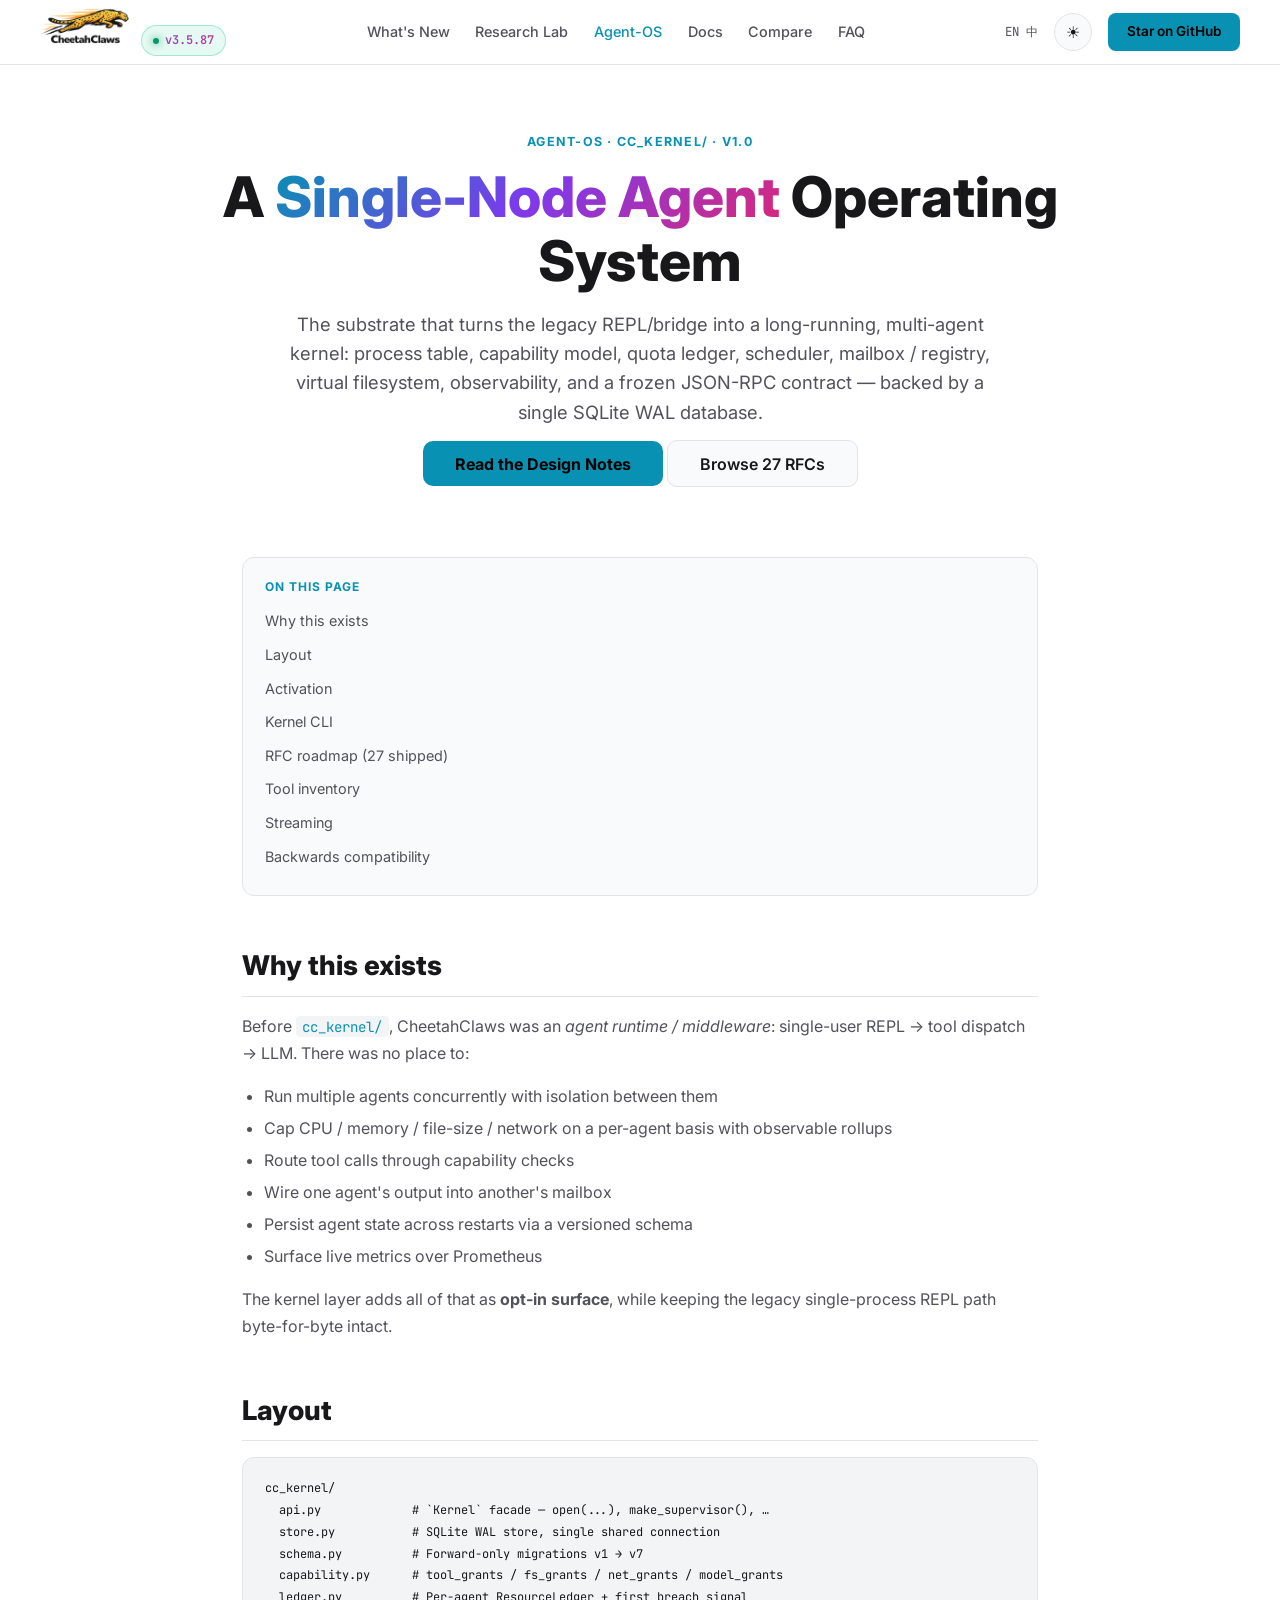
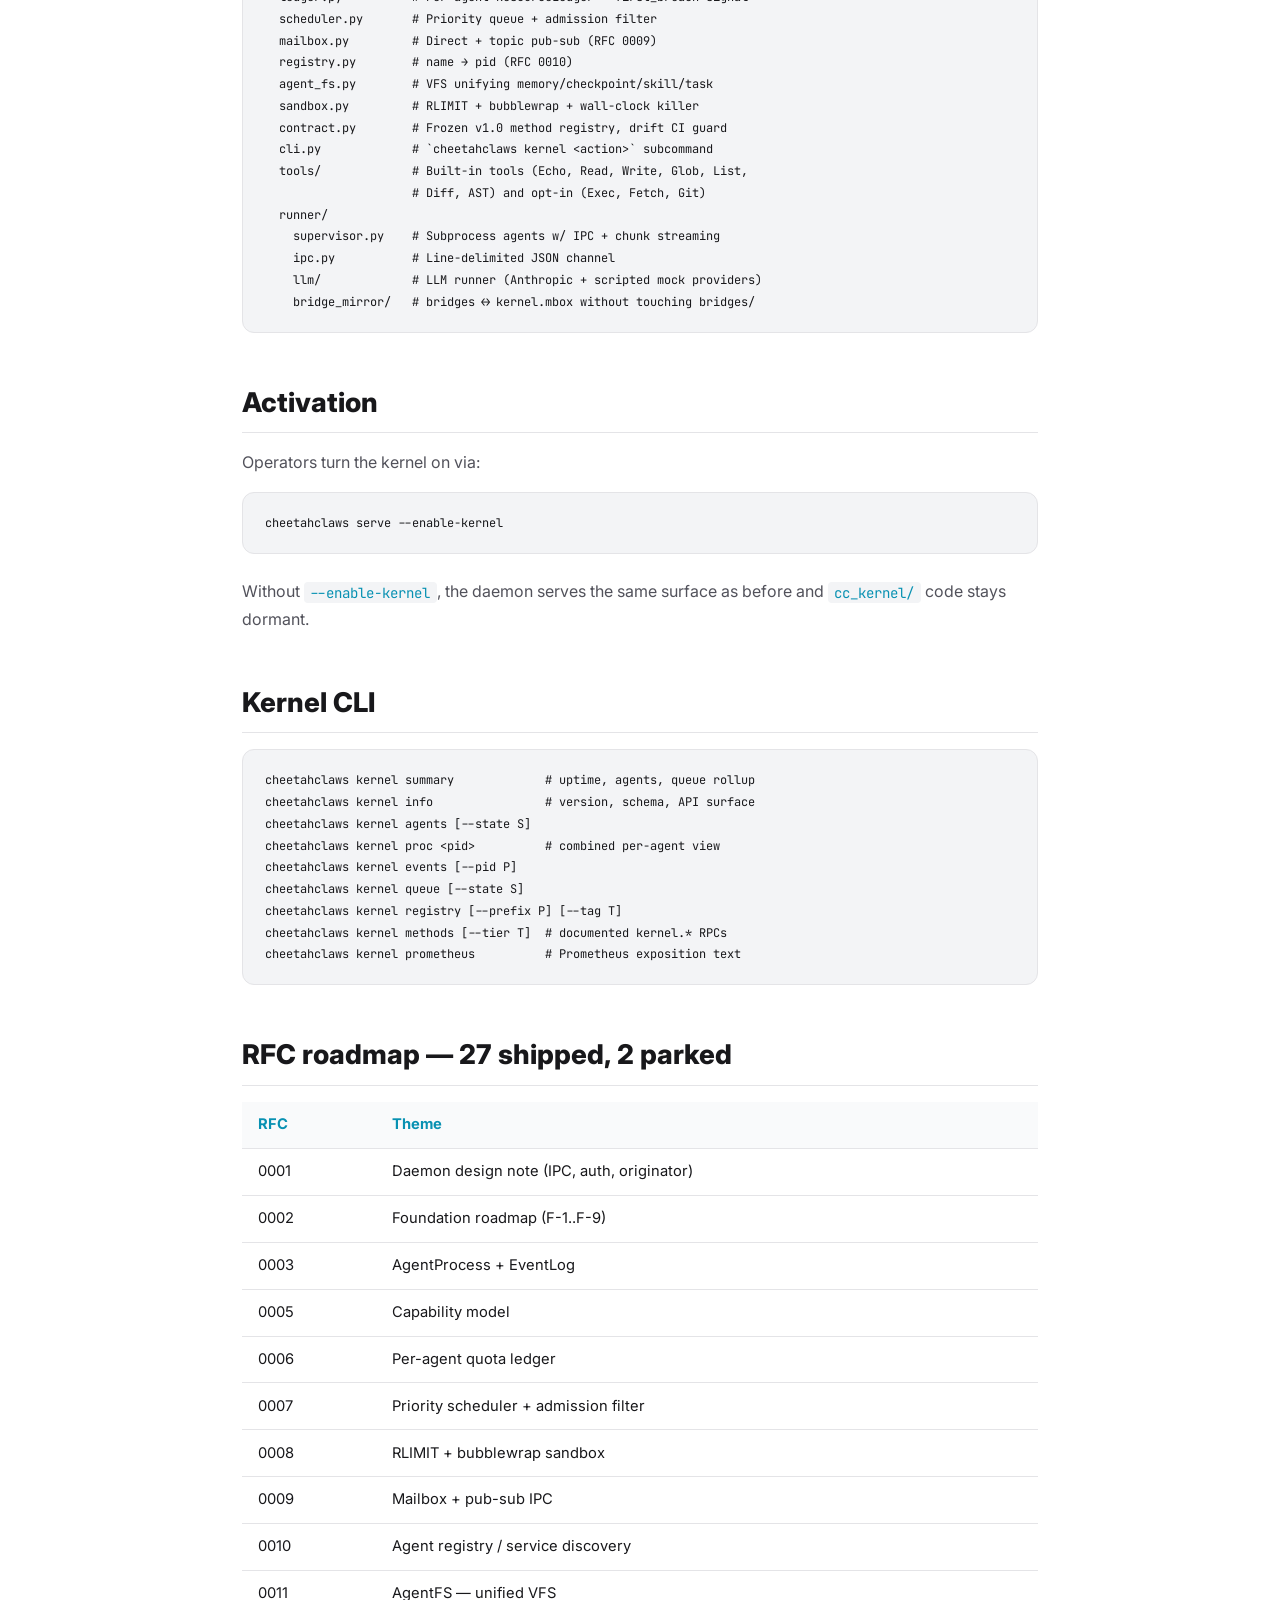
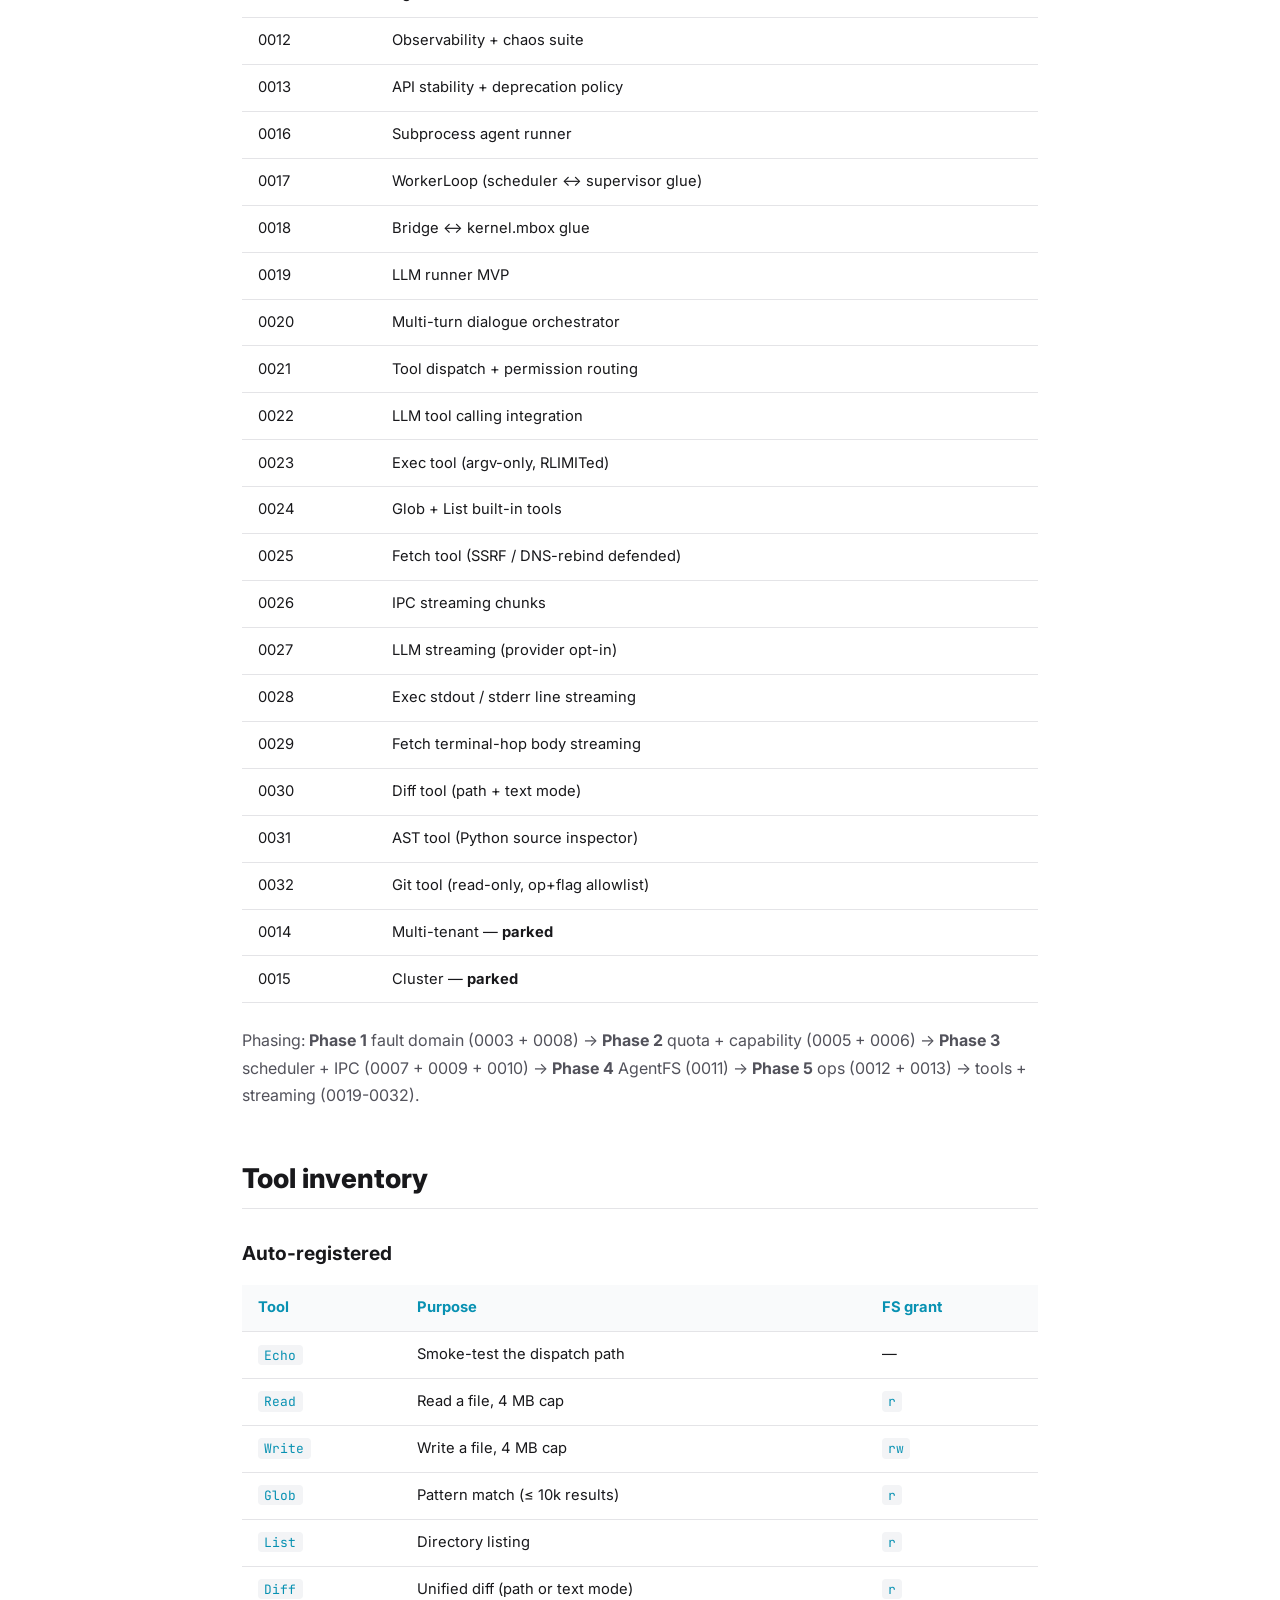
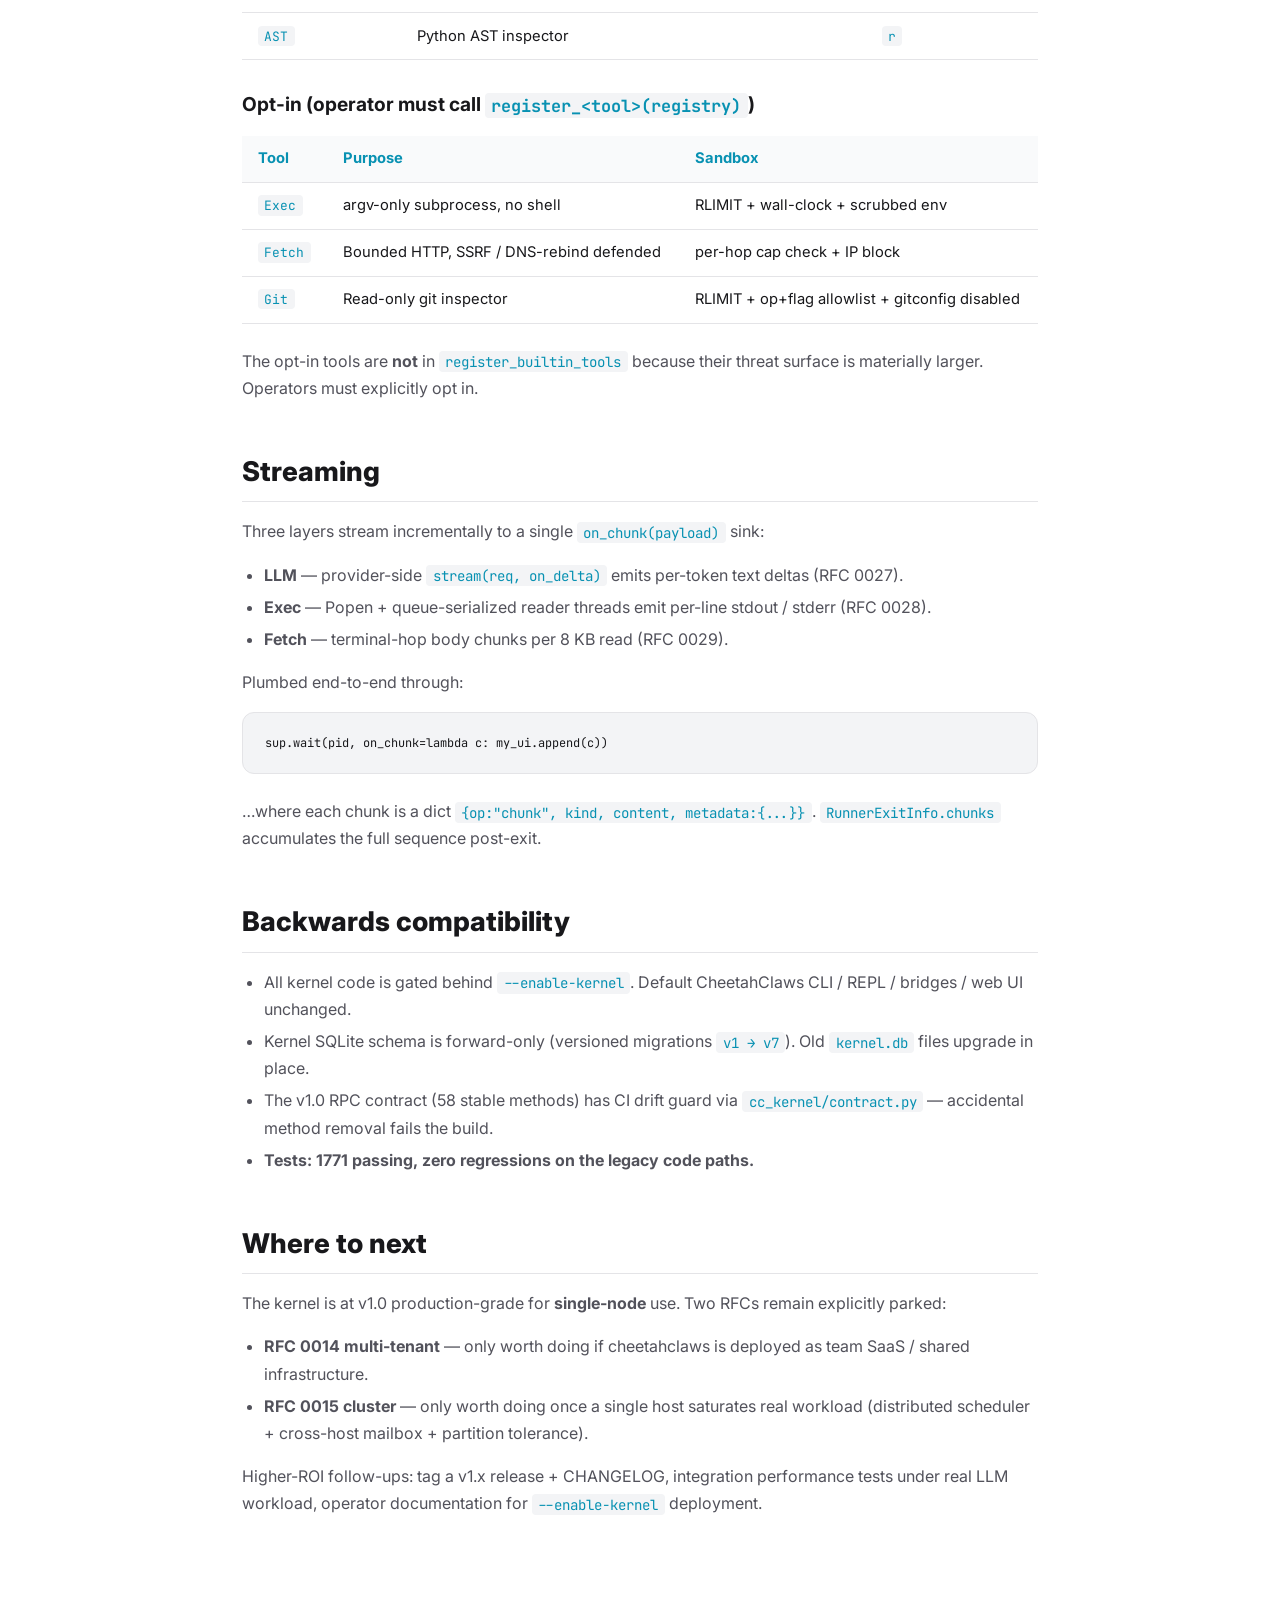
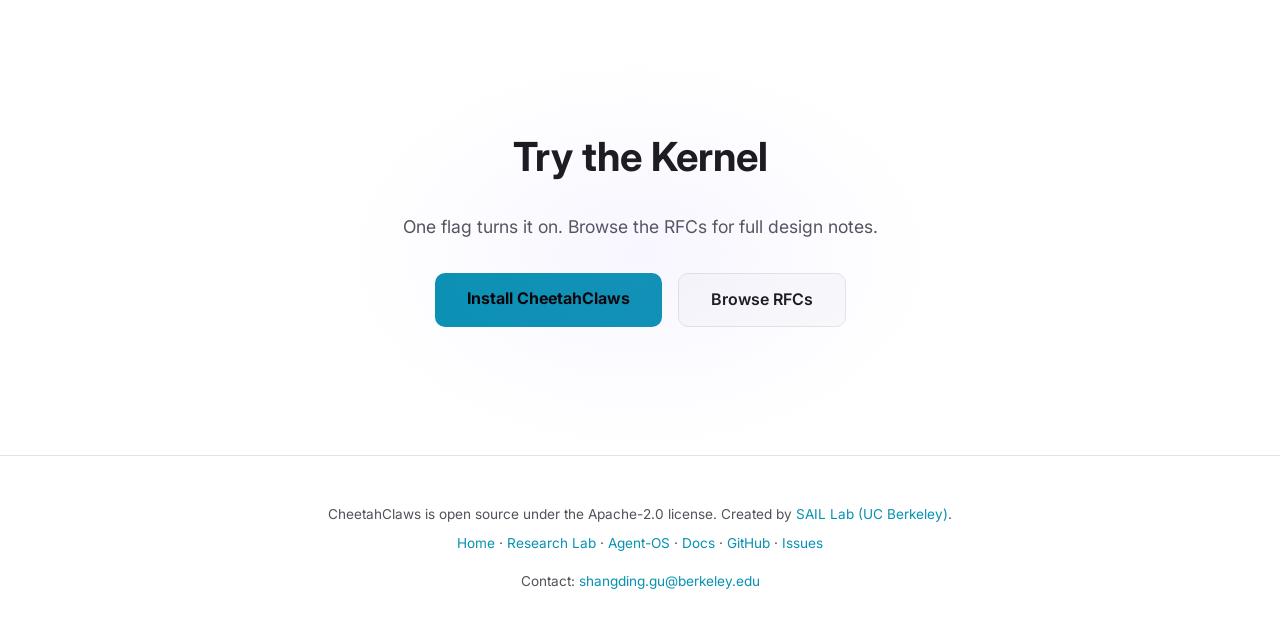
==== commit 19230c9f: "Update site for v3.5.87 - Version chips, title, hero badges, JSON-LD: v3.05.79/80 -> v3.5.87 - Test " ====
--- a/agent-os.html
+++ b/agent-os.html
@@ -30,7 +30,7 @@
     <div class="inner">
         <a href="index.html" class="logo" aria-label="CheetahClaws home">
             <img src="logo.png" alt="CheetahClaws" style="height:36px;">
-            <span class="version-chip"><span class="dot"></span>v3.05.79</span>
+            <span class="version-chip"><span class="dot"></span>v3.5.87</span>
         </a>
         <div class="links" id="nav-links">
             <a href="index.html#whats-new">What's New</a>
